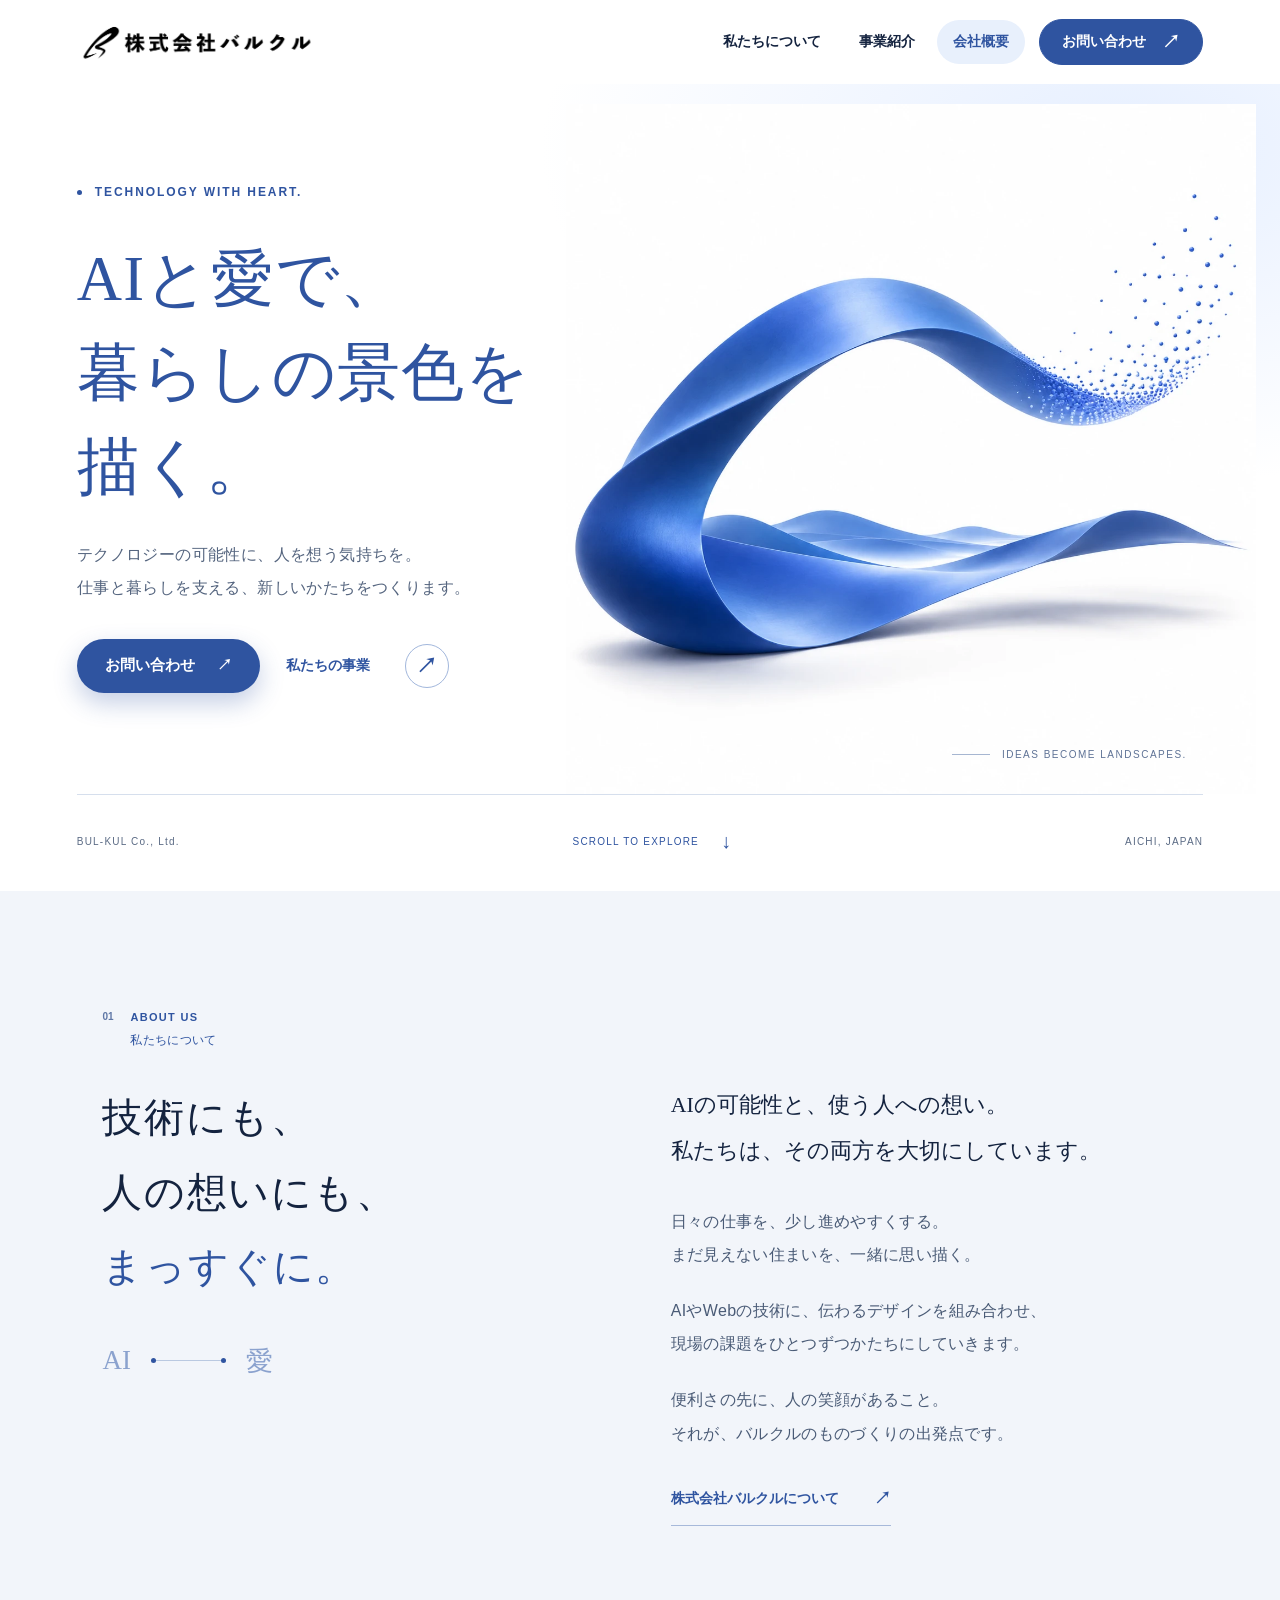
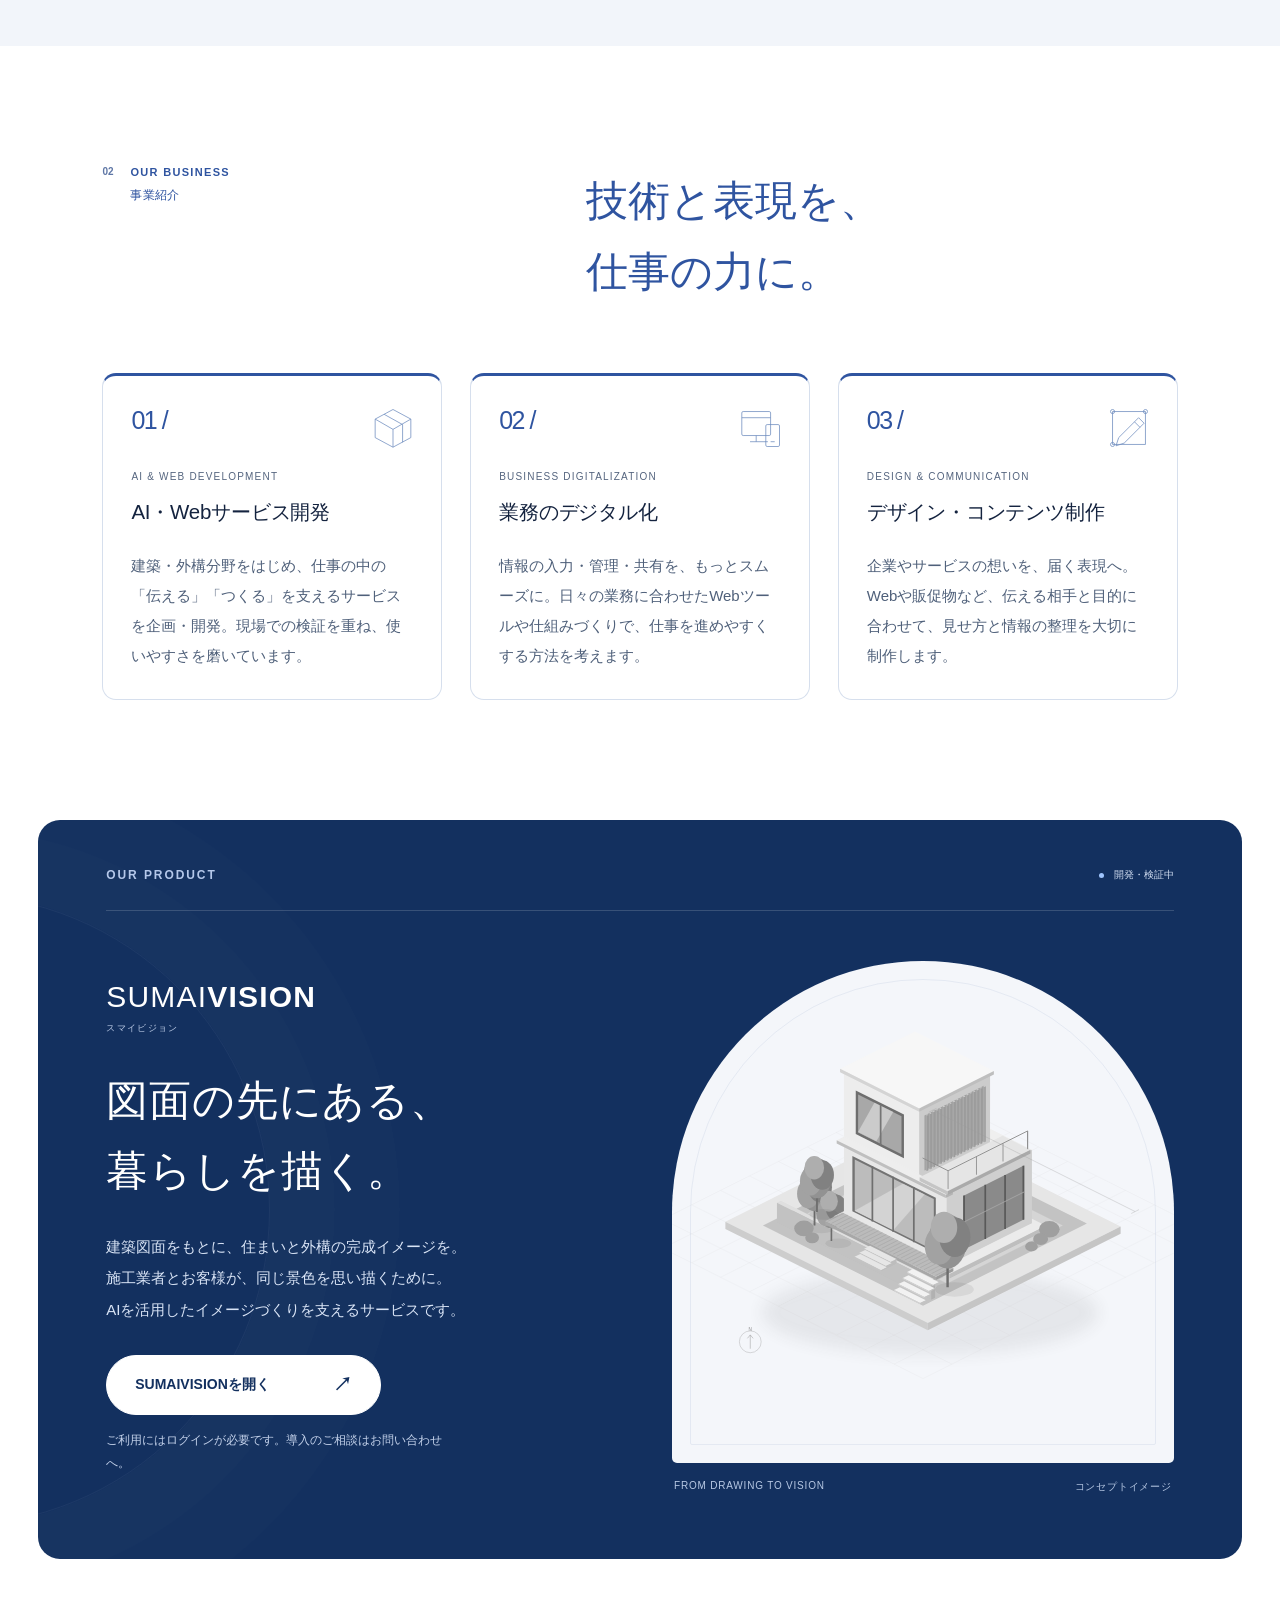
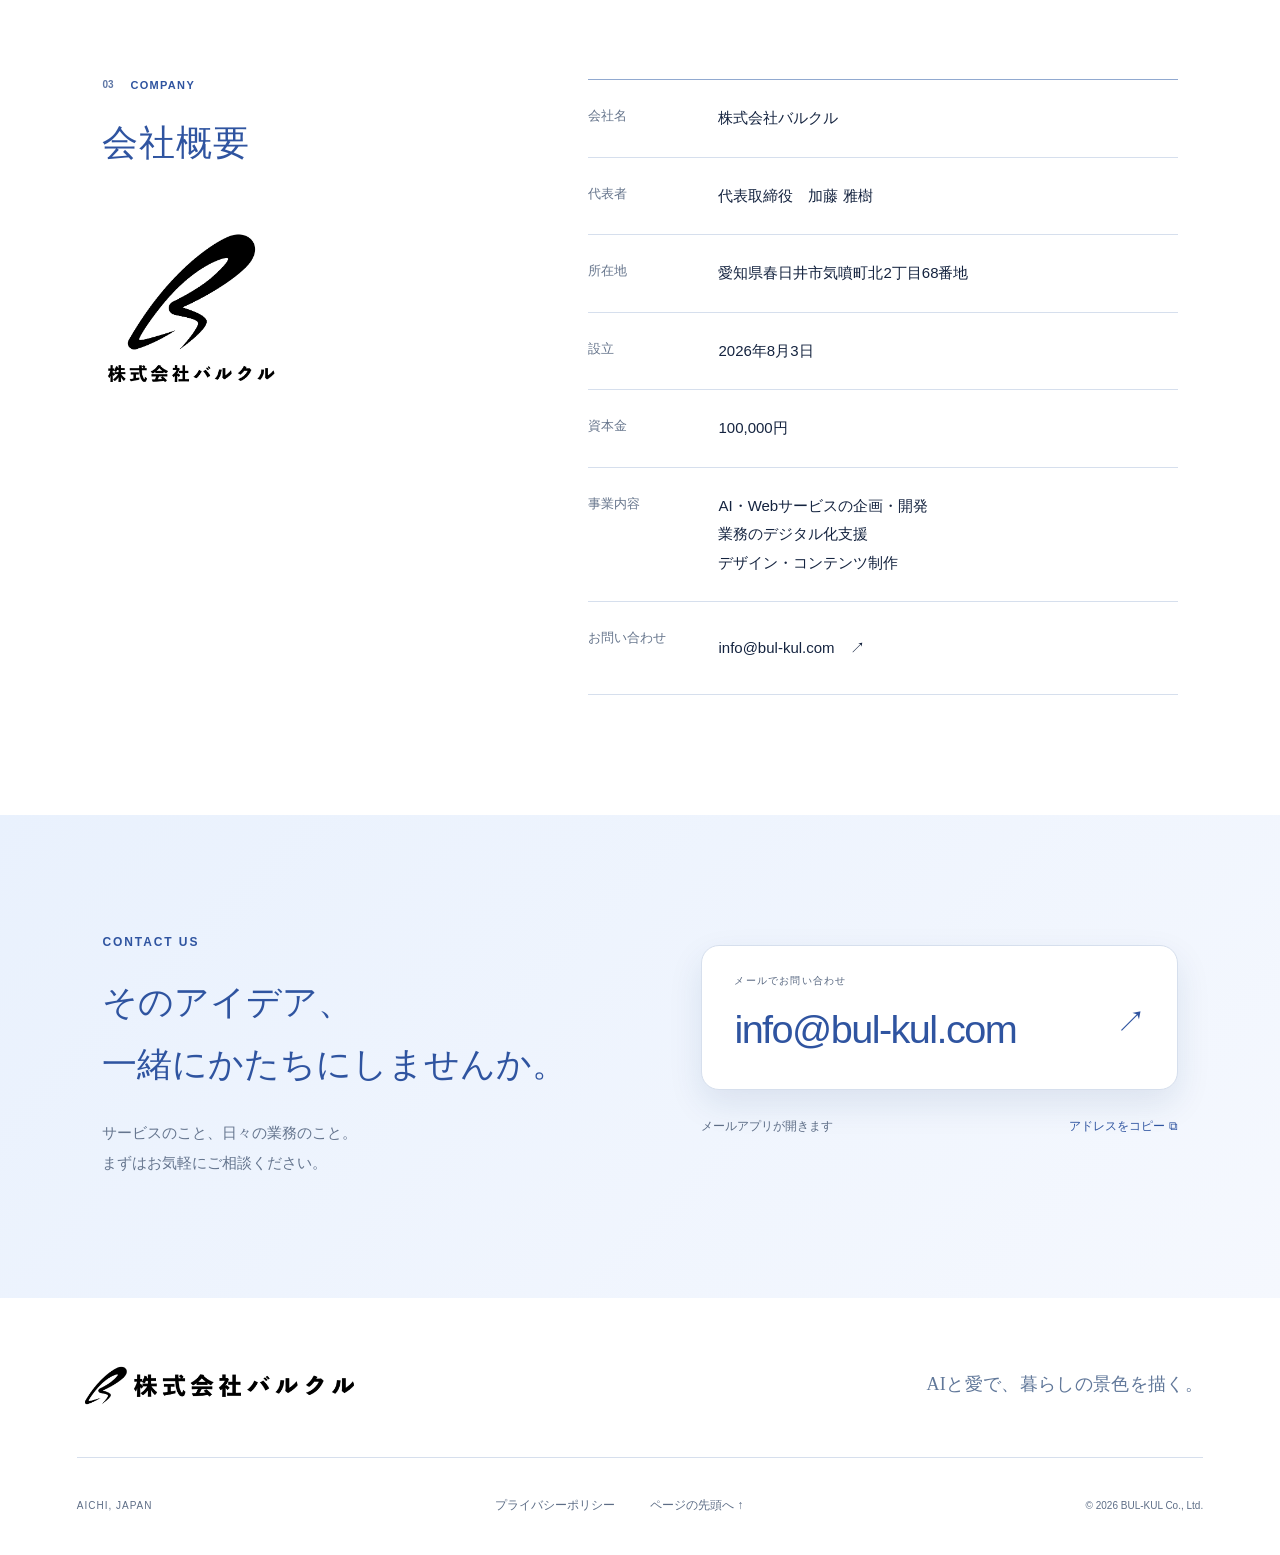
==== index.html @ 351d136f "Add bul-kul.com website files (redesign v2) Co-Authored-By: Claude Sonnet 5.5 <noreply@anthropic.com" ====
<!doctype html>
<html lang="ja">
<head>
  <meta charset="utf-8">
  <meta name="viewport" content="width=device-width, initial-scale=1">
  <title>株式会社バルクル | AIと愛で、暮らしの景色を描く。</title>
  <meta name="description" content="AIと愛で、暮らしの景色を描く。株式会社バルクルは、AI・Webサービスの開発とデザインを通じて、仕事と暮らしを支える仕組みをつくります。SUMAIVISIONを開発しています。">
  <meta name="theme-color" content="#3054a0">
  <link rel="canonical" href="https://bul-kul.com/">
  <meta property="og:type" content="website">
  <meta property="og:locale" content="ja_JP">
  <meta property="og:title" content="株式会社バルクル | AIと愛で、暮らしの景色を描く。">
  <meta property="og:description" content="AIと愛で、暮らしの景色を描く。株式会社バルクルの会社紹介・事業紹介。">
  <meta property="og:url" content="https://bul-kul.com/">
  <link rel="icon" type="image/png" href="assets/bulkul-logo-square.png">
  <link rel="apple-touch-icon" href="assets/apple-touch-icon.png">
  <meta property="og:site_name" content="株式会社バルクル">
  <meta property="og:image" content="https://bul-kul.com/assets/og-image.png">
  <meta property="og:image:width" content="1200">
  <meta property="og:image:height" content="630">
  <meta property="og:image:alt" content="株式会社バルクル AIと愛で、暮らしの景色を描く。">
  <meta name="twitter:card" content="summary_large_image">
  <meta name="twitter:title" content="株式会社バルクル | AIと愛で、暮らしの景色を描く。">
  <meta name="twitter:image" content="https://bul-kul.com/assets/og-image.png">
  <script type="application/ld+json">{"@context":"https://schema.org","@type":"Organization","name":"株式会社バルクル","alternateName":"BUL-KUL Co., Ltd.","url":"https://bul-kul.com/","logo":"https://bul-kul.com/assets/bulkul-logo-square.png","email":"info@bul-kul.com","foundingDate":"2026-08-03","founder":{"@type":"Person","name":"加藤 雅樹"},"address":{"@type":"PostalAddress","addressCountry":"JP","addressRegion":"愛知県","addressLocality":"春日井市","streetAddress":"気噴町北2丁目68番地"}}</script>
  <link rel="stylesheet" href="assets/style.css">
  <link rel="stylesheet" href="assets/redesign.css">
  <script>document.documentElement.classList.add("js")</script>
  <script src="assets/app.js" defer></script>
</head>
<body>
  <a class="skip-link" href="#main">本文へ移動</a>
  <header class="header">
    <a class="brand" href="./" aria-label="株式会社バルクル ホーム"><img class="company-logo" src="assets/bulkul-logo.png" alt="株式会社バルクル" width="2048" height="409"></a>
    <nav class="navigation" id="navigation" aria-label="メインナビゲーション"><a href="#about">私たちについて</a><a href="#business">事業紹介</a><a href="#company">会社概要</a><a class="nav-contact" href="#contact">お問い合わせ<span aria-hidden="true">↗</span></a></nav>
    <button class="menu-button" type="button" aria-controls="navigation" aria-expanded="false" aria-label="メニューを開く"><span></span><span></span></button>
  </header>
  <main id="main">
    <section class="hero" aria-labelledby="hero-title">
      <div class="hero-inner">
        <div class="hero-copy"><p class="eyebrow"><span class="dot"></span> TECHNOLOGY WITH HEART.</p><h1 id="hero-title"><span>AIと愛で、</span><span>暮らしの景色を</span><span>描く。</span></h1><p class="hero-description">テクノロジーの可能性に、人を想う気持ちを。<br>仕事と暮らしを支える、新しいかたちをつくります。</p><div class="hero-actions"><a class="button-solid" href="#contact">お問い合わせ<span aria-hidden="true">↗</span></a><a class="text-link" href="#business">私たちの事業<span class="round-arrow" aria-hidden="true">↗</span></a></div></div>
        <figure class="hero-art"><img src="assets/blue-landscape.webp" width="1254" height="1254" alt="青い粒子が一つの流れとなって、景色を描くオリジナルビジュアル" fetchpriority="high"><figcaption><span class="art-line"></span> IDEAS BECOME LANDSCAPES.</figcaption></figure>
      </div>
      <div class="hero-bottom"><span>BUL-KUL Co., Ltd.</span><a href="#about">SCROLL TO EXPLORE <span aria-hidden="true">↓</span></a><span>AICHI, JAPAN</span></div>
    </section>
    <section class="about section" id="about" aria-labelledby="about-title">
      <div class="about-intro reveal"><div class="section-label"><span class="section-number">01</span><span>ABOUT US</span><p>私たちについて</p></div><h2 id="about-title">技術にも、<br>人の想いにも、<br><span>まっすぐに。</span></h2><div class="about-signature" aria-hidden="true"><span>AI</span><i></i><span>愛</span></div></div>
      <div class="about-content reveal"><p class="about-lead">AIの可能性と、使う人への想い。<br>私たちは、その両方を大切にしています。</p><div class="about-body"><p>日々の仕事を、少し進めやすくする。<br>まだ見えない住まいを、一緒に思い描く。</p><p>AIやWebの技術に、伝わるデザインを組み合わせ、<br class="desktop-break">現場の課題をひとつずつかたちにしていきます。</p><p>便利さの先に、人の笑顔があること。<br>それが、バルクルのものづくりの出発点です。</p></div><a class="inline-link" href="#company">株式会社バルクルについて<span aria-hidden="true">↗</span></a></div>
    </section>
    <section class="business section" id="business" aria-labelledby="business-title">
      <div class="section-heading reveal"><div class="section-label"><span class="section-number">02</span><span>OUR BUSINESS</span><p>事業紹介</p></div><h2 id="business-title">技術と表現を、<br>仕事の力に。</h2></div>
      <div class="business-rows">
        <article class="business-row reveal"><span class="business-index">01 /</span><div class="business-title"><span class="micro-label">AI & WEB DEVELOPMENT</span><h3>AI・Webサービス開発</h3></div><p>建築・外構分野をはじめ、仕事の中の「伝える」「つくる」を支えるサービスを企画・開発。現場での検証を重ね、使いやすさを磨いています。</p><svg class="service-icon" viewBox="0 0 70 70" aria-hidden="true"><path d="M35 8 61 22v27L35 63 9 49V22zM9 22l26 15 26-15M35 37v26M22 15l27 15v26"/></svg></article>
        <article class="business-row reveal"><span class="business-index">02 /</span><div class="business-title"><span class="micro-label">BUSINESS DIGITALIZATION</span><h3>業務のデジタル化</h3></div><p>情報の入力・管理・共有を、もっとスムーズに。日々の業務に合わせたWebツールや仕組みづくりで、仕事を進めやすくする方法を考えます。</p><svg class="service-icon" viewBox="0 0 70 70" aria-hidden="true"><rect x="7" y="11" width="42" height="35" rx="2"/><path d="M7 20h42M19 55h26M28 46v9"/><rect x="42" y="30" width="20" height="32" rx="2"/><path d="M49 55h6"/></svg></article>
        <article class="business-row reveal"><span class="business-index">03 /</span><div class="business-title"><span class="micro-label">DESIGN & COMMUNICATION</span><h3>デザイン・コンテンツ制作</h3></div><p>企業やサービスの想いを、届く表現へ。Webや販促物など、伝える相手と目的に合わせて、見せ方と情報の整理を大切に制作します。</p><svg class="service-icon" viewBox="0 0 70 70" aria-hidden="true"><path d="M11 11h48v48H11zM20 49l29-29 8 8-29 29-12 4zM43 26l8 8"/><circle cx="11" cy="11" r="3"/><circle cx="59" cy="11" r="3"/><circle cx="11" cy="59" r="3"/></svg></article>
      </div>
    </section>
    <section class="product" id="sumaivision" aria-labelledby="product-title">
      <div class="product-top"><p class="eyebrow">OUR PRODUCT</p><span class="product-status"><span class="dot"></span> 開発・検証中</span></div>
      <div class="product-grid reveal"><div class="product-copy"><div class="product-wordmark">SUMAI<span>VISION</span><span class="product-reading">スマイビジョン</span></div><h2 id="product-title">図面の先にある、<br>暮らしを描く。</h2><p>建築図面をもとに、住まいと外構の完成イメージを。<br>施工業者とお客様が、同じ景色を思い描くために。<br>AIを活用したイメージづくりを支えるサービスです。</p><a class="button button-light" href="https://sumaivision.com" target="_blank" rel="noopener noreferrer">SUMAIVISIONを開く<span aria-hidden="true">↗</span><span class="sr-only">（新しいタブ）</span></a><p class="product-note">ご利用にはログインが必要です。導入のご相談はお問い合わせへ。</p></div><div class="product-visual"><div class="product-image"><img src="assets/architecture.svg" width="900" height="850" alt="住まいと外構の完成イメージを表すコンセプトイラスト" loading="lazy"></div><div class="visual-caption"><span>FROM DRAWING TO VISION</span><span>コンセプトイメージ</span></div></div></div>
    </section>
    <section class="company section" id="company" aria-labelledby="company-title"><div class="company-heading reveal"><div class="section-label"><span class="section-number">03</span><span>COMPANY</span><h2 id="company-title">会社概要</h2></div><img class="company-square-logo" src="assets/bulkul-logo-square.png" alt="株式会社バルクルのシンボルロゴ" width="1250" height="1250" loading="lazy"></div><dl class="company-list reveal"><div><dt>会社名</dt><dd>株式会社バルクル</dd></div><div><dt>代表者</dt><dd>代表取締役　加藤 雅樹</dd></div><div><dt>所在地</dt><dd>愛知県春日井市気噴町北2丁目68番地</dd></div><div><dt>設立</dt><dd>2026年8月3日</dd></div><div><dt>資本金</dt><dd>100,000円</dd></div><div><dt>事業内容</dt><dd>AI・Webサービスの企画・開発<br>業務のデジタル化支援<br>デザイン・コンテンツ制作</dd></div><div><dt>お問い合わせ</dt><dd><a href="mailto:info@bul-kul.com">info@bul-kul.com <span aria-hidden="true">↗</span></a></dd></div></dl></section>
    <section class="contact section" id="contact" aria-labelledby="contact-title"><div class="contact-copy reveal"><p class="eyebrow">CONTACT US</p><h2 id="contact-title">そのアイデア、<br>一緒にかたちにしませんか。</h2><p>サービスのこと、日々の業務のこと。<br>まずはお気軽にご相談ください。</p></div><div class="contact-action reveal"><a class="contact-mail" href="mailto:info@bul-kul.com?subject=%E3%82%A6%E3%82%A7%E3%83%96%E3%82%B5%E3%82%A4%E3%83%88%E3%81%8B%E3%82%89%E3%81%AE%E3%81%8A%E5%95%8F%E3%81%84%E5%90%88%E3%82%8F%E3%81%9B"><span class="micro-label">メールでお問い合わせ</span><span class="contact-address">info@bul-kul.com<span aria-hidden="true">↗</span></span></a><div class="email-tools"><span>メールアプリが開きます</span><button class="copy-email" type="button">アドレスをコピー <span aria-hidden="true">⧉</span></button></div><span class="copy-feedback" role="status" aria-live="polite"></span></div></section>
  </main>
  <footer class="footer"><div class="footer-brand-row"><a class="footer-logo" href="./" aria-label="株式会社バルクル ホーム"><img class="company-logo" src="assets/bulkul-logo.png" alt="株式会社バルクル" width="2048" height="409"></a><p class="footer-slogan">AIと愛で、暮らしの景色を描く。</p></div><div class="footer-bottom"><span>AICHI, JAPAN</span><div><a href="privacy.html">プライバシーポリシー</a><a href="#main">ページの先頭へ ↑</a></div><small>© 2026 BUL-KUL Co., Ltd.</small></div></footer>
  <a class="to-top" href="#main" aria-label="ページの先頭へ戻る"><span aria-hidden="true">↑</span></a>
</body>
</html>
---- assets/style.css ----
:root{--blue:#2f54a0;--navy:#163970;--ink:#182b4c;--muted:#66748a;--pale:#f2f5fa;--line:#d9e0eb;--sans:"Noto Sans JP","Hiragino Kaku Gothic ProN","Yu Gothic",Meiryo,sans-serif;--serif:"Noto Serif JP","Yu Mincho","Hiragino Mincho ProN",serif}
*{box-sizing:border-box}html{scroll-behavior:smooth;scroll-padding-top:30px}body{margin:0;background:#fff;color:var(--ink);font-family:var(--sans);-webkit-font-smoothing:antialiased}a{color:inherit;text-decoration:none}button{font:inherit;cursor:pointer}img,svg{display:block;max-width:100%}img{height:auto}p,h1,h2,h3,figure,dl,dd{margin:0}a,button{-webkit-tap-highlight-color:transparent}a:focus-visible,button:focus-visible{outline:2px solid #6f95d7;outline-offset:7px}.skip-link{position:fixed;z-index:100;top:-60px;left:20px;background:var(--navy);color:white;padding:12px}.skip-link:focus{top:12px}.sr-only{position:absolute;width:1px;height:1px;padding:0;margin:-1px;overflow:hidden;clip:rect(0,0,0,0);white-space:nowrap;border:0}
.header{height:110px;padding:0 6%;display:flex;justify-content:space-between;align-items:center;position:relative;z-index:10;background:white}.brand{width:285px;max-width:33%;display:block}.company-logo{width:100%;height:auto}.navigation{display:flex;align-items:center;gap:34px;font-size:12px;font-weight:600}.navigation>a{transition:color .2s}.navigation>a:hover{color:#537bc6}.navigation .nav-contact{display:flex;align-items:center;gap:30px;border:1px solid var(--line);border-radius:40px;padding:16px 25px;color:var(--blue)}.nav-contact span{font-size:18px}.menu-button{display:none}
.hero{padding:15px 6% 0;overflow:hidden}.hero-inner{display:grid;grid-template-columns:1fr 1.08fr;align-items:center;max-width:1440px;margin:auto;min-height:640px;position:relative}.hero-copy{position:relative;z-index:1;padding:25px 0 45px}.eyebrow{font-family:Arial,var(--sans);font-size:11px;font-weight:600;letter-spacing:.16em;display:flex;align-items:center;gap:13px;color:var(--blue)}.dot{display:inline-block;width:5px;height:5px;border-radius:50%;background:currentColor}.hero h1{font-family:var(--serif);font-size:clamp(44px,4.65vw,74px);font-weight:500;line-height:1.53;letter-spacing:.02em;margin:33px 0 25px;color:var(--blue)}.hero h1>span{display:block;white-space:nowrap}.hero-description{font-size:14px;line-height:2.2;letter-spacing:.025em;color:#657086}.text-link{display:inline-flex;align-items:center;gap:35px;margin-top:27px;font-size:12px;font-weight:600;color:var(--blue)}.round-arrow{display:grid;place-items:center;width:44px;height:44px;border:1px solid #a2b7dc;border-radius:50%;font-size:21px;transition:background .2s,transform .2s}.text-link:hover .round-arrow{background:var(--pale);transform:translate(2px,-2px)}.hero-art{width:118%;max-width:none;margin-left:-9%;position:relative;align-self:center;pointer-events:none}.hero-art img{width:100%}.hero-art figcaption{display:flex;align-items:center;justify-content:flex-end;gap:12px;position:absolute;right:10%;bottom:5%;font-family:Arial,sans-serif;font-size:10px;letter-spacing:.15em;color:#5f7396}.art-line{height:1px;width:38px;background:#a6b6d1}.hero-bottom{max-width:1440px;margin:auto;display:flex;justify-content:space-between;align-items:center;border-top:1px solid var(--line);padding:24px 0 28px;font-family:Arial,sans-serif;font-size:10px;letter-spacing:.12em;color:#5a6a84}.hero-bottom a{display:flex;align-items:center;gap:22px;color:var(--blue)}.hero-bottom a span{font-size:20px}
.section{padding:112px 8%}.section-label{font-size:11px;letter-spacing:.12em;font-weight:600;display:grid;grid-template-columns:28px auto;align-content:start;color:var(--blue)}.section-label .section-number{color:#5f77a6;font-size:10px;letter-spacing:0}.section-label p,.section-label h2{grid-column:2;font-size:12px;font-weight:500;letter-spacing:.025em;margin-top:9px}.about{background:var(--pale);display:grid;grid-template-columns:1fr 1.1fr;gap:10%;position:relative}.about-intro h2{font-family:var(--serif);font-size:clamp(32px,3.15vw,48px);font-weight:500;line-height:1.85;margin-top:32px;letter-spacing:.04em}.about-intro h2>span{color:var(--blue)}.about-signature{display:flex;align-items:center;gap:20px;font-family:var(--serif);font-size:27px;color:#8ba2ce;margin-top:38px}.about-signature i{display:block;width:75px;height:1px;background:#bac9e1;position:relative}.about-signature i:before,.about-signature i:after{content:"";position:absolute;top:-2px;background:var(--blue);width:5px;height:5px;border-radius:50%}.about-signature i:after{right:0}.about-content{padding-top:72px}.about-lead{font-family:var(--serif);font-size:clamp(18px,1.5vw,24px);line-height:2.1;font-weight:500}.about-body{margin-top:30px;display:grid;gap:22px;font-size:14px;line-height:2.25;color:#5b6d88;letter-spacing:.02em}.inline-link{display:inline-flex;align-items:center;gap:35px;border-bottom:1px solid #a7b9da;padding-bottom:10px;margin-top:32px;font-size:11px;font-weight:600;color:var(--blue)}.inline-link span{font-size:17px;transition:transform .2s}.inline-link:hover span{transform:translate(3px,-3px)}
.section-heading{display:flex;justify-content:space-between;align-items:flex-start;margin-bottom:65px}.section-heading h2{font-family:var(--serif);font-size:clamp(32px,3.25vw,48px);font-weight:500;line-height:1.7;color:var(--blue);width:55%}.business-rows{display:grid;grid-template-columns:repeat(3,minmax(0,1fr));gap:38px}.business-row{position:relative;display:flex;flex-direction:column;align-items:flex-start;border-top:1px solid #b9c8e1;padding:30px 0 12px}.business-index{font-family:Arial,sans-serif;font-size:25px;font-weight:400;letter-spacing:-.06em;color:var(--blue);margin-bottom:55px}.business-title{margin-bottom:22px}.micro-label{display:block;font-family:Arial,var(--sans);font-size:10px;letter-spacing:.12em;color:var(--muted)}.business-title h3{font-size:clamp(15px,1.55vw,23px);font-weight:500;margin-top:13px;line-height:1.7;letter-spacing:-.01em}.business-row p{font-size:13px;line-height:2.2;color:#65748a}.service-icon{position:absolute;right:4px;top:27px;fill:none;stroke:#6d8cbe;stroke-width:1.1;width:45px;height:45px}
.product{margin:0 3%;padding:48px 5.3% 65px;background:var(--navy);color:#fff;position:relative;overflow:hidden;border-radius:5px}.product:before{content:"";position:absolute;width:630px;height:630px;border:1px solid #ffffff0c;border-radius:50%;left:-400px;top:10%;box-shadow:0 0 0 65px #ffffff02,0 0 0 130px #ffffff02;pointer-events:none}.product-top{display:flex;justify-content:space-between;align-items:center;padding-bottom:28px;border-bottom:1px solid #ffffff28;position:relative}.product-top .eyebrow{color:#b5c8ea}.product-status{font-size:10px;display:flex;align-items:center;gap:10px;color:#d2def2}.product-status .dot{color:#9fc4fc}.product-grid{display:grid;grid-template-columns:1fr 1fr;gap:6%;align-items:center;margin-top:50px;position:relative}.product-wordmark{font-family:Arial,sans-serif;font-size:30px;font-weight:300;letter-spacing:.04em;display:flex;flex-wrap:wrap}.product-wordmark>span:first-child{font-weight:700}.product-reading{flex-basis:100%;font-family:var(--sans);font-size:9px;letter-spacing:.15em;font-weight:400;margin-top:8px;color:#bbcae5}.product-copy h2{font-family:var(--serif);font-size:clamp(30px,3.3vw,50px);font-weight:500;line-height:1.65;letter-spacing:.02em;margin:31px 0 25px}.product-copy>p{font-size:13px;line-height:2.2;color:#cfdbef}.button{display:inline-flex;align-items:center;justify-content:space-between;gap:45px;margin-top:30px;padding:19px 24px;min-width:275px;border:1px solid #ffffff8a;border-radius:3px;font-size:12px;transition:background .2s,color .2s}.button>span[aria-hidden]{font-size:19px}.button:hover{background:white;color:var(--blue)}.product-copy .product-note{font-size:11px;line-height:1.9;color:#aebfdd;margin-top:14px;max-width:355px}.product-visual{align-self:center}.product-image{background:#f4f6fa;border-radius:50% 50% 5px 5px;overflow:hidden;aspect-ratio:1/1;position:relative}.product-image:after{content:"";position:absolute;inset:18px;border:1px solid #2f54a015;border-radius:50% 50% 2px 2px;pointer-events:none}.product-image img{width:100%;height:100%;object-fit:contain;filter:grayscale(1);transform:scale(1.03)}.visual-caption{display:flex;justify-content:space-between;gap:10px;font-size:10px;letter-spacing:.08em;color:#b7c8e4;padding:17px 2px 0}
.company{display:grid;grid-template-columns:1fr 1.65fr;gap:12%;padding-top:125px;padding-bottom:125px}.company .section-label h2{font-family:var(--serif);font-size:36px;line-height:1.5;font-weight:500;grid-column:1/3;margin-top:25px}.company-square-logo{width:180px;margin-top:50px;mix-blend-mode:multiply}.company-list{border-top:1px solid #91a9d0}.company-list>div{display:grid;grid-template-columns:105px 1fr;gap:25px;padding:23px 0;border-bottom:1px solid var(--line);font-size:13px;line-height:1.9}.company-list dt{color:#66758c;font-size:12px}.company-list dd{font-weight:500}.company-list a{display:inline-flex;align-items:center;gap:15px}.company-list a:hover{color:var(--blue)}
.contact{background:#edf2fa;display:grid;grid-template-columns:1.1fr 1fr;gap:7%;align-items:center;position:relative;padding-top:75px;padding-bottom:70px}.contact h2{font-family:var(--serif);font-size:clamp(26px,2.7vw,40px);font-weight:500;color:var(--blue);line-height:1.8;margin:22px 0}.contact-copy>p:last-child{font-size:13px;line-height:2;color:#65758e}.contact-mail{display:block;border-bottom:1px solid #abbdda;padding:22px 0}.contact-mail .micro-label{font-size:10px}.contact-address{display:flex;justify-content:space-between;gap:20px;font-family:Arial,sans-serif;font-size:clamp(25px,3.1vw,44px);font-weight:400;letter-spacing:-.04em;line-height:1.6;color:var(--blue);margin-top:10px;white-space:nowrap}.contact-address>span{font-size:30px;transition:transform .2s}.contact-mail:hover .contact-address>span{transform:translate(3px,-3px)}.email-tools{display:flex;justify-content:space-between;align-items:center;gap:15px;font-size:11px;color:#5d6d86;margin-top:14px}.copy-email{color:var(--blue);border:0;min-height:44px;padding:12px 0;background:transparent;font-size:12px}.copy-feedback{display:block;min-height:20px;padding-top:7px;color:var(--blue);font-size:10px}
.footer{padding:58px 6% 28px}.footer-brand-row{display:flex;justify-content:space-between;align-items:center;gap:30px}.footer-logo{display:block;width:285px;max-width:40%}.footer-slogan{font-family:var(--serif);font-size:18px;color:#607799;letter-spacing:.02em}.footer-bottom{display:flex;align-items:center;justify-content:space-between;gap:25px;border-top:1px solid var(--line);padding-top:25px;margin-top:45px;font-size:11px;color:#5d6d86}.footer-bottom>span{font-family:Arial,sans-serif;font-size:10px;letter-spacing:.1em}.footer-bottom>div{display:flex;gap:35px}.footer-bottom small{font-family:Arial,sans-serif;font-size:10px}.legal-home{font-size:12px;color:var(--blue)}.legal-main{max-width:900px;padding:70px 45px 100px;margin:auto}.legal-main .eyebrow{margin-bottom:20px}.legal-main h1{font-family:var(--serif);font-size:34px;font-weight:500;margin-bottom:40px;color:var(--blue)}.legal-main h2{font-size:18px;font-weight:600;margin:35px 0 15px}.legal-main p{font-size:14px;line-height:2;color:#52627a}.legal-main a{text-decoration:underline;text-underline-offset:4px}.legal-main .legal-date{margin-top:35px;font-size:12px}.legal-back{display:inline-block;margin-top:40px;color:var(--blue);font-size:12px}
@media(min-width:1700px){.header,.section,.footer{padding-left:max(8%,calc((100vw - 1380px)/2));padding-right:max(8%,calc((100vw - 1380px)/2))}.hero h1{font-size:78px}.hero-inner{min-height:750px}.product{max-width:1540px;margin-left:auto;margin-right:auto}.business-title h3{font-size:23px}}
@media(max-width:1100px){.header{height:92px;padding:0 5%}.brand{width:250px}.navigation{gap:22px;font-size:11px}.navigation .nav-contact{padding:13px 19px;gap:18px}.hero{padding:16px 6% 0}.hero-inner{min-height:590px;grid-template-columns:1fr 1fr}.hero h1{font-size:5vw}.hero-description{font-size:13px}.hero-art{width:119%;margin-left:-10%}.hero-art figcaption{font-size:9px}.section{padding:85px 6%}.about{gap:7%;grid-template-columns:1fr 1.05fr}.about-intro h2{font-size:36px}.about-lead{font-size:17px}.about-body{font-size:13px}.about-content{padding-top:70px}.business-rows{gap:27px}.business-title h3{font-size:17px}.business-row p{font-size:12px}.business-title{min-height:72px}.product{padding:36px 4.5% 45px}.product-grid{gap:5%}.product-copy h2{font-size:36px}.product-copy>p{font-size:12px}.product-wordmark{font-size:27px}.company{gap:9%;grid-template-columns:1fr 1.8fr}.company-list>div{grid-template-columns:85px 1fr;gap:20px;font-size:12px}.contact h2{font-size:28px}.contact-address{font-size:31px}.footer-slogan{font-size:16px}}
@media(max-width:760px){html{scroll-padding-top:25px}.header{height:82px;padding:0 6%}.brand{width:235px;max-width:73%}.menu-button{display:flex;align-items:center;justify-content:center;flex-direction:column;gap:6px;border:1px solid var(--line);border-radius:50%;width:42px;height:42px;background:white}.menu-button span{width:16px;height:1px;background:var(--blue);transition:transform .2s}.menu-button[aria-expanded=true] span:first-child{transform:translateY(3.5px) rotate(45deg)}.menu-button[aria-expanded=true] span:last-child{transform:translateY(-3.5px) rotate(-45deg)}.navigation{display:none;position:absolute;top:82px;left:0;right:0;padding:16px 6% 27px;background:white;border-bottom:1px solid var(--line);box-shadow:0 15px 25px #1639700a;flex-direction:column;align-items:stretch;gap:0;font-size:12px}.navigation.is-open{display:flex}.navigation>a{padding:16px 0}.navigation .nav-contact{margin-top:10px;justify-content:space-between;padding:16px 22px}.hero{padding:0 7%}.hero-inner{display:flex;flex-direction:column;align-items:stretch;min-height:0}.hero-copy{padding:32px 0 0}.eyebrow{font-size:10px;letter-spacing:.13em;gap:10px}.hero h1{font-size:clamp(32px,9.1vw,61px);line-height:1.55;margin:25px 0 23px;letter-spacing:.02em}.hero-description{font-size:13px;line-height:2.1}.text-link{font-size:11px;gap:27px;margin-top:23px}.round-arrow{width:38px;height:38px;font-size:19px}.hero-art{width:112%;margin:-8px -6% -4%;align-self:center}.hero-art img{width:100%}.hero-art figcaption{bottom:9%;right:8%;font-size:9px;gap:8px}.art-line{width:28px}.hero-bottom{font-size:10px;padding:18px 0 21px}.hero-bottom a{gap:13px;font-size:10px}.hero-bottom>span:last-child{display:none}.hero-bottom a span{font-size:17px}.section{padding:65px 7%}.section-label{font-size:9px;grid-template-columns:25px auto}.section-label p{font-size:11px}.about{display:block}.about-intro h2{font-size:32px;line-height:1.8;margin-top:28px}.about-signature{font-size:23px;margin-top:25px;gap:15px}.about-signature i{width:60px}.about-content{padding-top:35px}.about-lead{font-size:16px;line-height:2}.about-body{font-size:13px;line-height:2.1;margin-top:22px;gap:18px}.desktop-break{display:none}.inline-link{font-size:11px;margin-top:27px}.section-heading{display:block;margin-bottom:38px}.section-heading h2{font-size:31px;line-height:1.75;width:auto;margin-top:28px}.business-rows{grid-template-columns:1fr;gap:29px}.business-row{padding:23px 0 3px;display:grid;grid-template-columns:31px 1fr;column-gap:19px;align-items:start}.business-index{font-size:18px;margin:0;grid-row:1/3}.business-title{min-height:0;margin:0 0 17px;padding-right:30px}.micro-label{font-size:10px;letter-spacing:.08em}.business-title h3{font-size:19px;margin-top:10px;line-height:1.7}.business-row p{grid-column:2;font-size:13px;line-height:2.15}.service-icon{width:29px;height:29px;top:24px;right:0;stroke-width:1.5}.product{margin:0 4%;padding:29px 7% 35px;border-radius:4px}.product-top{padding-bottom:21px}.product-top .eyebrow{font-size:10px}.product-status{font-size:10px;gap:7px}.product-grid{display:flex;flex-direction:column;align-items:stretch;margin-top:31px;gap:35px}.product-wordmark{font-size:28px}.product-reading{font-size:10px}.product-copy h2{font-size:32px;line-height:1.7;margin:24px 0 22px}.product-copy>p{font-size:13px;line-height:2.1}.product-copy>p br{display:none}.button{min-width:0;width:100%;padding:17px 20px;margin-top:25px;font-size:11px}.product-copy .product-note{font-size:11px;line-height:1.9;margin-top:13px}.product-image{max-width:440px;margin:auto}.visual-caption{font-size:9px;padding-top:14px}.company{display:block}.company-heading{display:flex;align-items:center;justify-content:space-between;gap:20px}.company .section-label h2{font-size:28px;margin-top:20px}.company-square-logo{width:96px;margin:0}.company-list{margin-top:32px}.company-list>div{grid-template-columns:77px 1fr;gap:17px;padding:21px 0;font-size:12px}.company-list dt{font-size:12px}.contact{display:block;padding-top:54px;padding-bottom:45px}.contact h2{font-size:clamp(20px,5.8vw,29px);line-height:1.8;margin:22px 0 19px}.contact-copy>p:last-child{font-size:13px}.contact-action{margin-top:18px}.contact-address{font-size:clamp(25px,8.1vw,40px);margin-top:9px}.contact-address>span{font-size:25px}.contact-mail{padding:20px 0}.email-tools{font-size:10px;gap:10px}.copy-email{font-size:11px}.footer{padding:38px 7% 26px}.footer-brand-row{display:block}.footer-logo{width:255px;max-width:100%}.footer-slogan{font-size:14px;margin-top:24px}.footer-bottom{display:grid;grid-template-columns:1fr;gap:21px;margin-top:30px;padding-top:22px;font-size:11px}.footer-bottom>div{justify-content:space-between;gap:15px}.legal-home{font-size:10px}.legal-main{padding:48px 7% 65px}.legal-main h1{font-size:26px}.legal-main h2{font-size:16px}.legal-main p{font-size:12px}}
@media(prefers-reduced-motion:reduce){html{scroll-behavior:auto}*,*::before,*::after{animation:none!important;transition:none!important}}
---- assets/redesign.css ----
/* bul-kul.com redesign layer (loaded after style.css) */
:root{--blue:#2f54a0;--navy:#13305f;--sky:#e8f0fc;--ink:#14233f;--muted:#55657f;--line:#d6dfed;--shadow:0 14px 34px rgba(22,57,112,.10)}
html{scroll-padding-top:96px}
body{font-size:16px;color:var(--ink)}
/* header */
.header{position:sticky;top:0;height:84px;background:rgba(255,255,255,.88);-webkit-backdrop-filter:saturate(1.4) blur(14px);backdrop-filter:saturate(1.4) blur(14px);border-bottom:1px solid transparent;transition:border-color .25s,box-shadow .25s,height .25s}
.header.is-scrolled{height:72px;border-bottom-color:var(--line);box-shadow:0 6px 24px rgba(22,57,112,.06)}
.brand{width:240px}
.navigation{gap:6px;font-size:14px}
.navigation>a{display:inline-flex;align-items:center;min-height:44px;padding:10px 16px;border-radius:999px;transition:background .2s,color .2s,transform .2s}
.navigation>a:not(.nav-contact):hover{background:var(--sky);color:var(--blue)}
.navigation>a.is-current:not(.nav-contact){background:var(--sky);color:var(--blue)}
.navigation>a.nav-contact{margin-left:8px;padding:10px 22px;gap:16px;background:var(--blue);border-color:var(--blue);color:#fff}
.navigation>a.nav-contact:hover{background:var(--navy);color:#fff;transform:translateY(-1px)}
/* hero */
.hero{padding-top:20px;background:radial-gradient(900px 520px at 88% 8%,#e6efff 0,rgba(230,239,255,0) 65%)}
.hero h1{font-size:clamp(40px,4.9vw,76px);line-height:1.5}
.hero-description{font-size:clamp(15px,1.25vw,18px);line-height:2.05;color:var(--muted)}
.eyebrow{font-size:12px}
.hero-actions{display:flex;flex-wrap:wrap;align-items:center;gap:14px 26px;margin-top:34px}
.hero-actions .text-link{margin-top:0}
.button-solid{display:inline-flex;align-items:center;gap:22px;min-height:54px;padding:14px 28px;background:var(--blue);color:#fff;border-radius:999px;font-size:15px;font-weight:600;box-shadow:0 10px 24px rgba(47,84,160,.28);transition:background .2s,transform .2s,box-shadow .2s}
.button-solid:hover{background:var(--navy);transform:translateY(-2px);box-shadow:0 14px 28px rgba(19,48,95,.32)}
.text-link{font-size:14px;min-height:44px}
.hero-art img{animation:bk-float 9s ease-in-out infinite}
@keyframes bk-float{0%,100%{transform:translateY(0)}50%{transform:translateY(-12px)}}
.hero-bottom a{min-height:44px}
/* sections */
.section{padding-top:120px;padding-bottom:120px}
.about-lead{font-size:clamp(20px,1.7vw,27px)}
.about-body{font-size:16px;line-height:2.1;color:#4a5b76}
.inline-link{min-height:44px;font-size:14px}
.business{background:#fff}
.business-rows{gap:28px}
.business-row{background:#fff;border:1px solid var(--line);border-top:3px solid var(--blue);border-radius:14px;padding:30px 28px 28px;transition:transform .25s,box-shadow .25s}
.business-row:hover{transform:translateY(-5px);box-shadow:var(--shadow)}
.business-index{margin-bottom:36px}
.business-title h3{font-size:clamp(18px,1.6vw,23px)}
.business-row p{font-size:15px;line-height:2;color:#4f607a}
.service-icon{right:24px;top:28px;width:48px;height:48px}
/* product */
.product{border-radius:22px}
.product-copy>p{font-size:15px;line-height:2.1;color:#d9e4f6}
.button{min-height:54px;background:#fff;border-color:#fff;color:var(--navy);font-size:14px;font-weight:700;border-radius:999px;padding:16px 28px}
.button:hover{background:#dce8ff;color:var(--navy)}
.product-copy .product-note{font-size:12px;color:#c3d1ea}
/* company */
.company-list>div{font-size:15px;padding:24px 0}
.company-list dt{font-size:13px}
.company-list a{min-height:44px}
/* contact */
.contact{background:linear-gradient(135deg,#e9f1fd 0,#f5f8fe 100%)}
.contact-copy>p:last-child{font-size:15px}
.contact-mail{background:#fff;border:1px solid var(--line);border-radius:18px;padding:28px 32px;box-shadow:var(--shadow);transition:transform .25s,box-shadow .25s}
.contact-mail:hover{transform:translateY(-3px);box-shadow:0 18px 40px rgba(22,57,112,.14)}
.email-tools{font-size:12px}
.copy-feedback{font-size:12px}
/* footer */
.footer-bottom{font-size:12px}
.footer-bottom a{display:inline-flex;align-items:center;min-height:44px}
/* back to top */
.to-top{position:fixed;right:20px;bottom:20px;z-index:50;width:48px;height:48px;border-radius:50%;background:var(--blue);color:#fff;display:grid;place-items:center;font-size:20px;box-shadow:0 10px 24px rgba(22,57,112,.3);opacity:0;visibility:hidden;transform:translateY(8px);transition:opacity .25s,transform .25s,visibility .25s}
.to-top.is-show{opacity:1;visibility:visible;transform:none}
.to-top:hover{background:var(--navy)}
/* reveal on scroll */
.js .reveal{opacity:0;transform:translateY(24px);transition:opacity .7s ease,transform .7s ease}
.js .reveal.is-visible{opacity:1;transform:none}
.js .business-row.reveal:nth-child(2){transition-delay:.1s}
.js .business-row.reveal:nth-child(3){transition-delay:.2s}
.js .business-row.reveal.is-visible:hover{transform:translateY(-5px);transition-delay:0s}
@media(max-width:1100px){.header{height:76px}.brand{width:210px}.navigation{font-size:13px;gap:2px}.navigation>a{padding:10px 12px}}
@media(max-width:760px){
 html{scroll-padding-top:80px}
 body{font-size:15px}
 .header,.header.is-scrolled{height:68px}
 .brand{width:200px}
 .menu-button{width:44px;height:44px}
 .navigation{top:100%;gap:0}
 .navigation>a{width:100%;padding:16px 8px;border-radius:10px;font-size:15px}
 .navigation>a.nav-contact{margin:10px 0 0;justify-content:space-between;padding:16px 22px}
 .hero h1{font-size:clamp(34px,9.6vw,60px)}
 .hero-actions{gap:8px 20px;margin-top:26px}
 .button-solid{width:100%;justify-content:space-between}
 .section{padding-top:72px;padding-bottom:72px}
 .about-body{font-size:15px}
 .business-row{display:block;padding:26px 22px 24px}
 .business-index{display:block;font-size:18px;margin-bottom:22px}
 .business-title{padding-right:56px}
 .service-icon{right:20px;top:22px;width:34px;height:34px}
 .business-row p{font-size:14px}
 .product{border-radius:16px}
 .product-copy>p{font-size:14px}
 .button{width:100%}
 .contact-mail{padding:22px 20px}
 .to-top{right:14px;bottom:14px}
}
@media(prefers-reduced-motion:reduce){.js .reveal{opacity:1;transform:none;transition:none}.hero-art img{animation:none}}
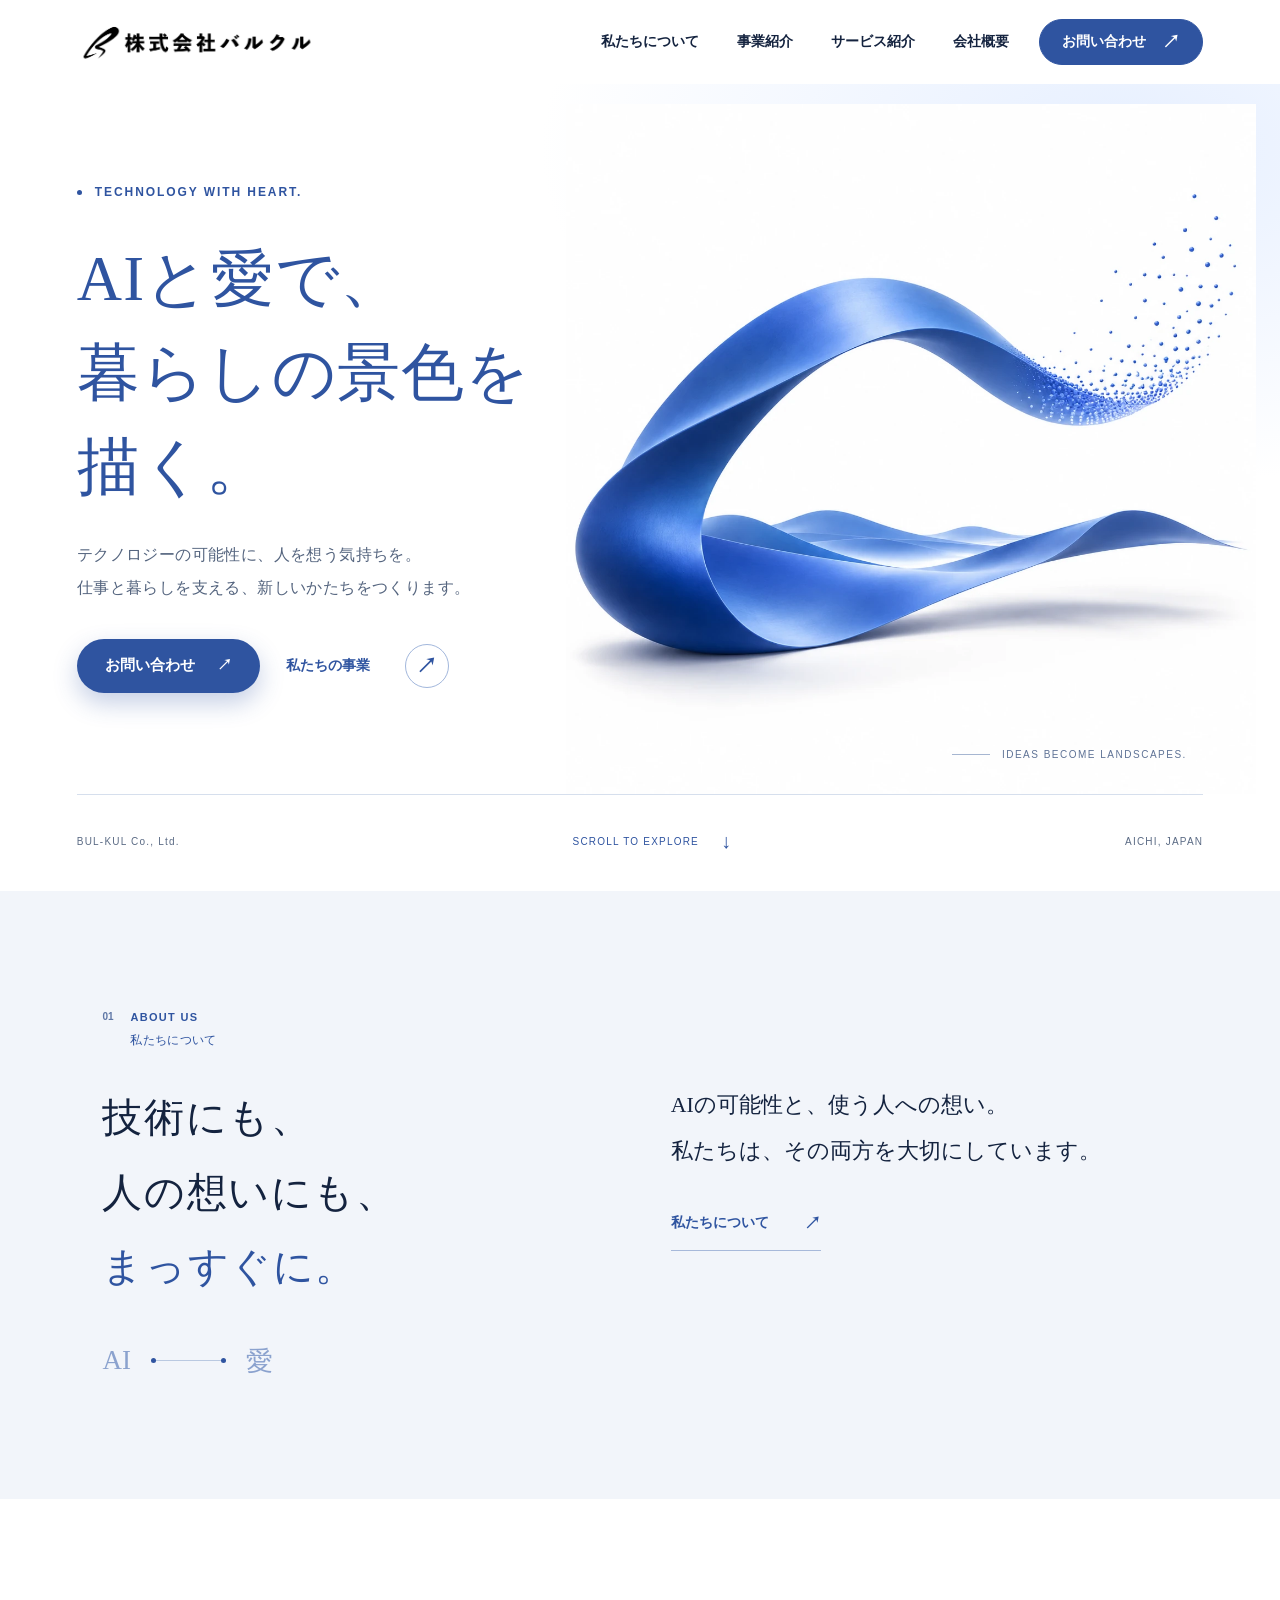
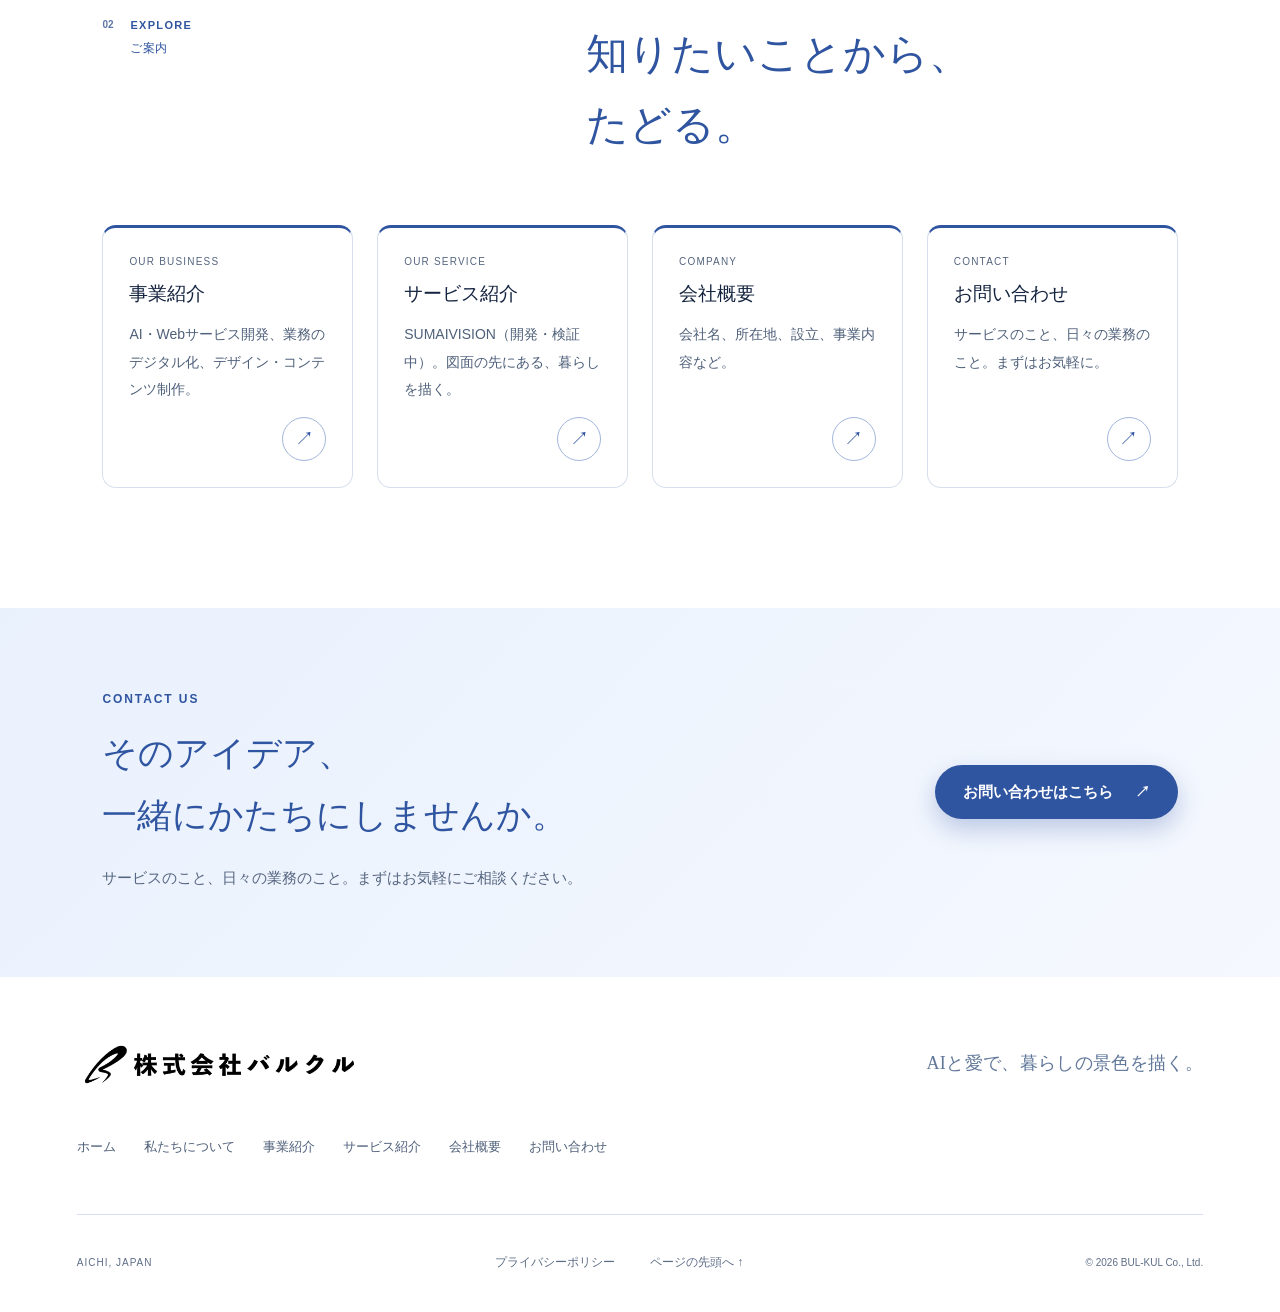
==== commit 0cad3c69: "Split site into multiple pages and add service page Co-Authored-By: Claude Sonnet 5.5 <noreply@anthr" ====
--- a/index.html
+++ b/index.html
@@ -9,12 +9,10 @@
   <link rel="canonical" href="https://bul-kul.com/">
   <meta property="og:type" content="website">
   <meta property="og:locale" content="ja_JP">
+  <meta property="og:site_name" content="株式会社バルクル">
   <meta property="og:title" content="株式会社バルクル | AIと愛で、暮らしの景色を描く。">
-  <meta property="og:description" content="AIと愛で、暮らしの景色を描く。株式会社バルクルの会社紹介・事業紹介。">
+  <meta property="og:description" content="AIと愛で、暮らしの景色を描く。株式会社バルクルは、AI・Webサービスの開発とデザインを通じて、仕事と暮らしを支える仕組みをつくります。SUMAIVISIONを開発しています。">
   <meta property="og:url" content="https://bul-kul.com/">
-  <link rel="icon" type="image/png" href="assets/bulkul-logo-square.png">
-  <link rel="apple-touch-icon" href="assets/apple-touch-icon.png">
-  <meta property="og:site_name" content="株式会社バルクル">
   <meta property="og:image" content="https://bul-kul.com/assets/og-image.png">
   <meta property="og:image:width" content="1200">
   <meta property="og:image:height" content="630">
@@ -22,47 +20,49 @@
   <meta name="twitter:card" content="summary_large_image">
   <meta name="twitter:title" content="株式会社バルクル | AIと愛で、暮らしの景色を描く。">
   <meta name="twitter:image" content="https://bul-kul.com/assets/og-image.png">
-  <script type="application/ld+json">{"@context":"https://schema.org","@type":"Organization","name":"株式会社バルクル","alternateName":"BUL-KUL Co., Ltd.","url":"https://bul-kul.com/","logo":"https://bul-kul.com/assets/bulkul-logo-square.png","email":"info@bul-kul.com","foundingDate":"2026-08-03","founder":{"@type":"Person","name":"加藤 雅樹"},"address":{"@type":"PostalAddress","addressCountry":"JP","addressRegion":"愛知県","addressLocality":"春日井市","streetAddress":"気噴町北2丁目68番地"}}</script>
+  <link rel="icon" type="image/png" href="assets/bulkul-logo-square.png">
+  <link rel="apple-touch-icon" href="assets/apple-touch-icon.png">
   <link rel="stylesheet" href="assets/style.css">
   <link rel="stylesheet" href="assets/redesign.css">
+  <link rel="stylesheet" href="assets/pages.css">
   <script>document.documentElement.classList.add("js")</script>
   <script src="assets/app.js" defer></script>
+  <script type="application/ld+json">{"@context":"https://schema.org","@type":"Organization","name":"株式会社バルクル","alternateName":"BUL-KUL Co., Ltd.","url":"https://bul-kul.com/","logo":"https://bul-kul.com/assets/bulkul-logo-square.png","email":"info@bul-kul.com","foundingDate":"2026-08-03","founder":{"@type":"Person","name":"加藤 雅樹"},"address":{"@type":"PostalAddress","addressCountry":"JP","addressRegion":"愛知県","addressLocality":"春日井市","streetAddress":"気噴町北2丁目68番地"}}</script>
 </head>
 <body>
   <a class="skip-link" href="#main">本文へ移動</a>
   <header class="header">
     <a class="brand" href="./" aria-label="株式会社バルクル ホーム"><img class="company-logo" src="assets/bulkul-logo.png" alt="株式会社バルクル" width="2048" height="409"></a>
-    <nav class="navigation" id="navigation" aria-label="メインナビゲーション"><a href="#about">私たちについて</a><a href="#business">事業紹介</a><a href="#company">会社概要</a><a class="nav-contact" href="#contact">お問い合わせ<span aria-hidden="true">↗</span></a></nav>
+    <nav class="navigation" id="navigation" aria-label="メインナビゲーション"><a href="about.html">私たちについて</a><a href="business.html">事業紹介</a><a href="service.html">サービス紹介</a><a href="company.html">会社概要</a><a class="nav-contact" href="contact.html">お問い合わせ<span aria-hidden="true">↗</span></a></nav>
     <button class="menu-button" type="button" aria-controls="navigation" aria-expanded="false" aria-label="メニューを開く"><span></span><span></span></button>
   </header>
   <main id="main">
-    <section class="hero" aria-labelledby="hero-title">
+<section class="hero" aria-labelledby="hero-title">
       <div class="hero-inner">
-        <div class="hero-copy"><p class="eyebrow"><span class="dot"></span> TECHNOLOGY WITH HEART.</p><h1 id="hero-title"><span>AIと愛で、</span><span>暮らしの景色を</span><span>描く。</span></h1><p class="hero-description">テクノロジーの可能性に、人を想う気持ちを。<br>仕事と暮らしを支える、新しいかたちをつくります。</p><div class="hero-actions"><a class="button-solid" href="#contact">お問い合わせ<span aria-hidden="true">↗</span></a><a class="text-link" href="#business">私たちの事業<span class="round-arrow" aria-hidden="true">↗</span></a></div></div>
+        <div class="hero-copy"><p class="eyebrow"><span class="dot"></span> TECHNOLOGY WITH HEART.</p><h1 id="hero-title"><span>AIと愛で、</span><span>暮らしの景色を</span><span>描く。</span></h1><p class="hero-description">テクノロジーの可能性に、人を想う気持ちを。<br>仕事と暮らしを支える、新しいかたちをつくります。</p><div class="hero-actions"><a class="button-solid" href="contact.html">お問い合わせ<span aria-hidden="true">↗</span></a><a class="text-link" href="business.html">私たちの事業<span class="round-arrow" aria-hidden="true">↗</span></a></div></div>
         <figure class="hero-art"><img src="assets/blue-landscape.webp" width="1254" height="1254" alt="青い粒子が一つの流れとなって、景色を描くオリジナルビジュアル" fetchpriority="high"><figcaption><span class="art-line"></span> IDEAS BECOME LANDSCAPES.</figcaption></figure>
       </div>
       <div class="hero-bottom"><span>BUL-KUL Co., Ltd.</span><a href="#about">SCROLL TO EXPLORE <span aria-hidden="true">↓</span></a><span>AICHI, JAPAN</span></div>
     </section>
-    <section class="about section" id="about" aria-labelledby="about-title">
+<section class="about section" id="about" aria-labelledby="about-title">
       <div class="about-intro reveal"><div class="section-label"><span class="section-number">01</span><span>ABOUT US</span><p>私たちについて</p></div><h2 id="about-title">技術にも、<br>人の想いにも、<br><span>まっすぐに。</span></h2><div class="about-signature" aria-hidden="true"><span>AI</span><i></i><span>愛</span></div></div>
-      <div class="about-content reveal"><p class="about-lead">AIの可能性と、使う人への想い。<br>私たちは、その両方を大切にしています。</p><div class="about-body"><p>日々の仕事を、少し進めやすくする。<br>まだ見えない住まいを、一緒に思い描く。</p><p>AIやWebの技術に、伝わるデザインを組み合わせ、<br class="desktop-break">現場の課題をひとつずつかたちにしていきます。</p><p>便利さの先に、人の笑顔があること。<br>それが、バルクルのものづくりの出発点です。</p></div><a class="inline-link" href="#company">株式会社バルクルについて<span aria-hidden="true">↗</span></a></div>
+      <div class="about-content reveal"><p class="about-lead">AIの可能性と、使う人への想い。<br>私たちは、その両方を大切にしています。</p><a class="inline-link" href="about.html">私たちについて<span aria-hidden="true">↗</span></a></div>
     </section>
-    <section class="business section" id="business" aria-labelledby="business-title">
-      <div class="section-heading reveal"><div class="section-label"><span class="section-number">02</span><span>OUR BUSINESS</span><p>事業紹介</p></div><h2 id="business-title">技術と表現を、<br>仕事の力に。</h2></div>
-      <div class="business-rows">
-        <article class="business-row reveal"><span class="business-index">01 /</span><div class="business-title"><span class="micro-label">AI & WEB DEVELOPMENT</span><h3>AI・Webサービス開発</h3></div><p>建築・外構分野をはじめ、仕事の中の「伝える」「つくる」を支えるサービスを企画・開発。現場での検証を重ね、使いやすさを磨いています。</p><svg class="service-icon" viewBox="0 0 70 70" aria-hidden="true"><path d="M35 8 61 22v27L35 63 9 49V22zM9 22l26 15 26-15M35 37v26M22 15l27 15v26"/></svg></article>
-        <article class="business-row reveal"><span class="business-index">02 /</span><div class="business-title"><span class="micro-label">BUSINESS DIGITALIZATION</span><h3>業務のデジタル化</h3></div><p>情報の入力・管理・共有を、もっとスムーズに。日々の業務に合わせたWebツールや仕組みづくりで、仕事を進めやすくする方法を考えます。</p><svg class="service-icon" viewBox="0 0 70 70" aria-hidden="true"><rect x="7" y="11" width="42" height="35" rx="2"/><path d="M7 20h42M19 55h26M28 46v9"/><rect x="42" y="30" width="20" height="32" rx="2"/><path d="M49 55h6"/></svg></article>
-        <article class="business-row reveal"><span class="business-index">03 /</span><div class="business-title"><span class="micro-label">DESIGN & COMMUNICATION</span><h3>デザイン・コンテンツ制作</h3></div><p>企業やサービスの想いを、届く表現へ。Webや販促物など、伝える相手と目的に合わせて、見せ方と情報の整理を大切に制作します。</p><svg class="service-icon" viewBox="0 0 70 70" aria-hidden="true"><path d="M11 11h48v48H11zM20 49l29-29 8 8-29 29-12 4zM43 26l8 8"/><circle cx="11" cy="11" r="3"/><circle cx="59" cy="11" r="3"/><circle cx="11" cy="59" r="3"/></svg></article>
+    <section class="guide section" aria-labelledby="guide-title">
+      <div class="section-heading reveal"><div class="section-label"><span class="section-number">02</span><span>EXPLORE</span><p>ご案内</p></div><h2 id="guide-title">知りたいことから、<br>たどる。</h2></div>
+      <div class="guide-grid">
+        <a class="guide-card reveal" href="business.html"><span class="micro-label">OUR BUSINESS</span><h3>事業紹介</h3><p>AI・Webサービス開発、業務のデジタル化、デザイン・コンテンツ制作。</p><span class="guide-arrow" aria-hidden="true">↗</span></a>
+        <a class="guide-card reveal" href="service.html"><span class="micro-label">OUR SERVICE</span><h3>サービス紹介</h3><p>SUMAIVISION（開発・検証中）。図面の先にある、暮らしを描く。</p><span class="guide-arrow" aria-hidden="true">↗</span></a>
+        <a class="guide-card reveal" href="company.html"><span class="micro-label">COMPANY</span><h3>会社概要</h3><p>会社名、所在地、設立、事業内容など。</p><span class="guide-arrow" aria-hidden="true">↗</span></a>
+        <a class="guide-card reveal" href="contact.html"><span class="micro-label">CONTACT</span><h3>お問い合わせ</h3><p>サービスのこと、日々の業務のこと。まずはお気軽に。</p><span class="guide-arrow" aria-hidden="true">↗</span></a>
       </div>
     </section>
-    <section class="product" id="sumaivision" aria-labelledby="product-title">
-      <div class="product-top"><p class="eyebrow">OUR PRODUCT</p><span class="product-status"><span class="dot"></span> 開発・検証中</span></div>
-      <div class="product-grid reveal"><div class="product-copy"><div class="product-wordmark">SUMAI<span>VISION</span><span class="product-reading">スマイビジョン</span></div><h2 id="product-title">図面の先にある、<br>暮らしを描く。</h2><p>建築図面をもとに、住まいと外構の完成イメージを。<br>施工業者とお客様が、同じ景色を思い描くために。<br>AIを活用したイメージづくりを支えるサービスです。</p><a class="button button-light" href="https://sumaivision.com" target="_blank" rel="noopener noreferrer">SUMAIVISIONを開く<span aria-hidden="true">↗</span><span class="sr-only">（新しいタブ）</span></a><p class="product-note">ご利用にはログインが必要です。導入のご相談はお問い合わせへ。</p></div><div class="product-visual"><div class="product-image"><img src="assets/architecture.svg" width="900" height="850" alt="住まいと外構の完成イメージを表すコンセプトイラスト" loading="lazy"></div><div class="visual-caption"><span>FROM DRAWING TO VISION</span><span>コンセプトイメージ</span></div></div></div>
+    <section class="page-cta section reveal" aria-label="お問い合わせ案内">
+      <div><p class="eyebrow">CONTACT US</p><h2>そのアイデア、<br>一緒にかたちにしませんか。</h2><p>サービスのこと、日々の業務のこと。まずはお気軽にご相談ください。</p></div>
+      <a class="button-solid" href="contact.html">お問い合わせはこちら<span aria-hidden="true">↗</span></a>
     </section>
-    <section class="company section" id="company" aria-labelledby="company-title"><div class="company-heading reveal"><div class="section-label"><span class="section-number">03</span><span>COMPANY</span><h2 id="company-title">会社概要</h2></div><img class="company-square-logo" src="assets/bulkul-logo-square.png" alt="株式会社バルクルのシンボルロゴ" width="1250" height="1250" loading="lazy"></div><dl class="company-list reveal"><div><dt>会社名</dt><dd>株式会社バルクル</dd></div><div><dt>代表者</dt><dd>代表取締役　加藤 雅樹</dd></div><div><dt>所在地</dt><dd>愛知県春日井市気噴町北2丁目68番地</dd></div><div><dt>設立</dt><dd>2026年8月3日</dd></div><div><dt>資本金</dt><dd>100,000円</dd></div><div><dt>事業内容</dt><dd>AI・Webサービスの企画・開発<br>業務のデジタル化支援<br>デザイン・コンテンツ制作</dd></div><div><dt>お問い合わせ</dt><dd><a href="mailto:info@bul-kul.com">info@bul-kul.com <span aria-hidden="true">↗</span></a></dd></div></dl></section>
-    <section class="contact section" id="contact" aria-labelledby="contact-title"><div class="contact-copy reveal"><p class="eyebrow">CONTACT US</p><h2 id="contact-title">そのアイデア、<br>一緒にかたちにしませんか。</h2><p>サービスのこと、日々の業務のこと。<br>まずはお気軽にご相談ください。</p></div><div class="contact-action reveal"><a class="contact-mail" href="mailto:info@bul-kul.com?subject=%E3%82%A6%E3%82%A7%E3%83%96%E3%82%B5%E3%82%A4%E3%83%88%E3%81%8B%E3%82%89%E3%81%AE%E3%81%8A%E5%95%8F%E3%81%84%E5%90%88%E3%82%8F%E3%81%9B"><span class="micro-label">メールでお問い合わせ</span><span class="contact-address">info@bul-kul.com<span aria-hidden="true">↗</span></span></a><div class="email-tools"><span>メールアプリが開きます</span><button class="copy-email" type="button">アドレスをコピー <span aria-hidden="true">⧉</span></button></div><span class="copy-feedback" role="status" aria-live="polite"></span></div></section>
   </main>
-  <footer class="footer"><div class="footer-brand-row"><a class="footer-logo" href="./" aria-label="株式会社バルクル ホーム"><img class="company-logo" src="assets/bulkul-logo.png" alt="株式会社バルクル" width="2048" height="409"></a><p class="footer-slogan">AIと愛で、暮らしの景色を描く。</p></div><div class="footer-bottom"><span>AICHI, JAPAN</span><div><a href="privacy.html">プライバシーポリシー</a><a href="#main">ページの先頭へ ↑</a></div><small>© 2026 BUL-KUL Co., Ltd.</small></div></footer>
+  <footer class="footer"><div class="footer-brand-row"><a class="footer-logo" href="./" aria-label="株式会社バルクル ホーム"><img class="company-logo" src="assets/bulkul-logo.png" alt="株式会社バルクル" width="2048" height="409"></a><p class="footer-slogan">AIと愛で、暮らしの景色を描く。</p></div><nav class="footer-nav" aria-label="フッターナビゲーション"><a href="./">ホーム</a><a href="about.html">私たちについて</a><a href="business.html">事業紹介</a><a href="service.html">サービス紹介</a><a href="company.html">会社概要</a><a href="contact.html">お問い合わせ</a></nav><div class="footer-bottom"><span>AICHI, JAPAN</span><div><a href="privacy.html">プライバシーポリシー</a><a href="#main">ページの先頭へ ↑</a></div><small>© 2026 BUL-KUL Co., Ltd.</small></div></footer>
   <a class="to-top" href="#main" aria-label="ページの先頭へ戻る"><span aria-hidden="true">↑</span></a>
 </body>
 </html>
--- a/assets/pages.css
+++ b/assets/pages.css
@@ -0,0 +1,46 @@
+/* multi-page layer */
+.navigation>a[aria-current="page"]:not(.nav-contact){background:var(--sky);color:var(--blue)}
+.navigation>a.nav-contact[aria-current="page"]{background:var(--navy)}
+.page-hero{padding:72px 8% 56px;background:radial-gradient(800px 380px at 90% 0,#e6efff 0,rgba(230,239,255,0) 70%),#fff;border-bottom:1px solid var(--line)}
+.breadcrumb{display:flex;flex-wrap:wrap;align-items:center;gap:10px;font-size:12px;color:var(--muted);margin-bottom:34px}
+.breadcrumb a{display:inline-flex;align-items:center;min-height:44px;margin:-14px 0;color:var(--blue)}
+.breadcrumb a:hover{text-decoration:underline;text-underline-offset:4px}
+.page-hero h1{font-family:var(--serif);font-size:clamp(34px,4.4vw,60px);font-weight:500;line-height:1.5;color:var(--blue);margin:22px 0 18px}
+.page-lead{max-width:640px;font-size:clamp(15px,1.25vw,18px);line-height:2;color:var(--muted)}
+/* guide cards */
+.guide{background:#fff}
+.guide-grid{display:grid;grid-template-columns:repeat(4,minmax(0,1fr));gap:24px}
+.guide-card{position:relative;display:flex;flex-direction:column;gap:14px;min-height:240px;padding:28px 26px 26px;background:#fff;border:1px solid var(--line);border-top:3px solid var(--blue);border-radius:14px;transition:transform .25s,box-shadow .25s}
+.guide-card:hover{transform:translateY(-5px);box-shadow:var(--shadow)}
+.guide-card h3{font-size:clamp(18px,1.5vw,22px);font-weight:500;margin:0}
+.guide-card p{font-size:14px;line-height:1.95;color:#4f607a}
+.guide-arrow{margin-top:auto;align-self:flex-end;display:grid;place-items:center;width:44px;height:44px;border:1px solid #a2b7dc;border-radius:50%;color:var(--blue);font-size:19px;transition:background .2s,transform .2s}
+.guide-card:hover .guide-arrow{background:var(--sky);transform:translate(2px,-2px)}
+/* service steps */
+.steps{background:var(--pale)}
+.steps-list{list-style:none;margin:0;padding:0;display:grid;grid-template-columns:repeat(3,minmax(0,1fr));gap:28px;counter-reset:none}
+.steps-list li{position:relative;padding:28px 26px;background:#fff;border:1px solid var(--line);border-radius:14px}
+.step-no{display:block;font-family:Arial,sans-serif;font-size:30px;letter-spacing:-.04em;color:var(--blue);margin-bottom:22px}
+.steps-list h3{font-size:clamp(17px,1.5vw,21px);font-weight:500;margin:0 0 12px}
+.steps-list p{font-size:15px;line-height:2;color:#4f607a}
+.page-hero+.product{margin-top:40px}
+/* closing call to action */
+.page-cta{display:flex;justify-content:space-between;align-items:center;gap:40px;background:linear-gradient(135deg,#e9f1fd 0,#f5f8fe 100%);padding-top:84px;padding-bottom:84px}
+.page-cta h2{font-family:var(--serif);font-size:clamp(24px,2.7vw,38px);font-weight:500;color:var(--blue);line-height:1.8;margin:16px 0}
+.page-cta p:last-child{font-size:15px;line-height:2;color:var(--muted)}
+.page-cta .button-solid{flex:none}
+/* footer nav */
+.footer-nav{display:flex;flex-wrap:wrap;gap:4px 28px;margin-top:34px}
+.footer-nav a{display:inline-flex;align-items:center;min-height:44px;font-size:13px;color:#4f607a}
+.footer-nav a:hover{color:var(--blue)}
+@media(max-width:1100px){.guide-grid{grid-template-columns:repeat(2,minmax(0,1fr))}.steps-list{gap:18px}}
+@media(max-width:760px){
+ .page-hero{padding:44px 7% 40px}
+ .breadcrumb{margin-bottom:22px}
+ .guide-grid{grid-template-columns:1fr;gap:16px}
+ .guide-card{min-height:0;padding:24px 22px}
+ .steps-list{grid-template-columns:1fr}
+ .page-cta{flex-direction:column;align-items:stretch;gap:26px;padding-top:56px;padding-bottom:56px}
+ .page-cta .button-solid{justify-content:space-between}
+ .footer-nav{gap:0 20px;margin-top:22px}
+}
